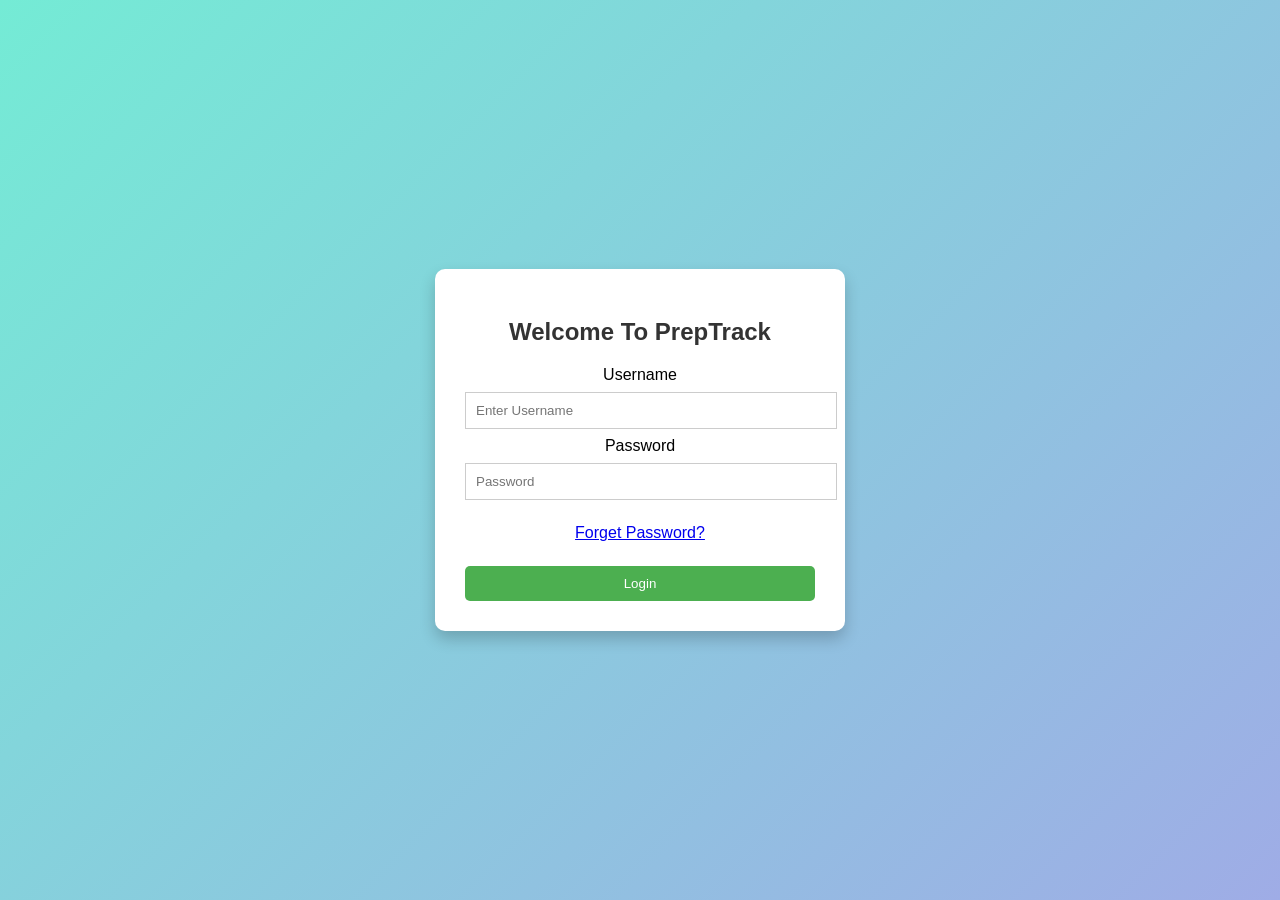
==== index.html @ ec79772b "Improve the login section" ====
<!DOCTYPE html>
<html>
<head>
  <title>Login Page</title>
  <link rel="stylesheet" href="login.css">
</head>
<body>

<section class="box">
  <h2>Welcome To PrepTrack</h2> 
  <form id="loginForm">
    <label for="user">Username</label>
    <input type="text" id="user" name="user" placeholder="Enter Username" required>

    <label for="pass">Password</label>
    <input type="password" id="pass"  name="pass" placeholder="Password" requiredautocomplere="off">

    <p class="p"><a href="#" onclick="forgetLink">Forget Password?</a></p>
    <button type="submit" class="login-btn">Login</button>

  </form>
</section>

<script src="./script.js"></script>
</body>
</html>
---- login.css ----
body {
    margin: 0;
    font-family: Arial,sans-serif;
    display: flex;
    justify-content: center;
    align-items: center;
    height: 100vh;
    background:linear-gradient(135deg,#74ebd5,#9face6);
}

.box {
    background:#fff;
    padding: 30px;
    width: 350px;
    border-radius: 10px;
    text-align: center;
    box-shadow: 0 8px 16px rgba(0,0,0,0.2);
}

.box h2{
    margin-bottom: 20px;
    color:#333;
}

input {
    width: 100%;
    padding: 10px;
    margin: 8px 0;
    border: 1px solid #ccc;
}

button {
    width: 100%;
    padding: 10px;
    margin-top: 8px;
    cursor: pointer;
    border: none;
    border-radius: 5px;
}

.login-btn {
    background: #4CAF50;
    color: white;
  
}

.open-btn {
    background: #2196F3;
    color: white;
}  

button:hover{
    opacity:0.9;
}

@media(max-width:400px){
    .box{
      width:90%;
      padding:20px;
    }
}
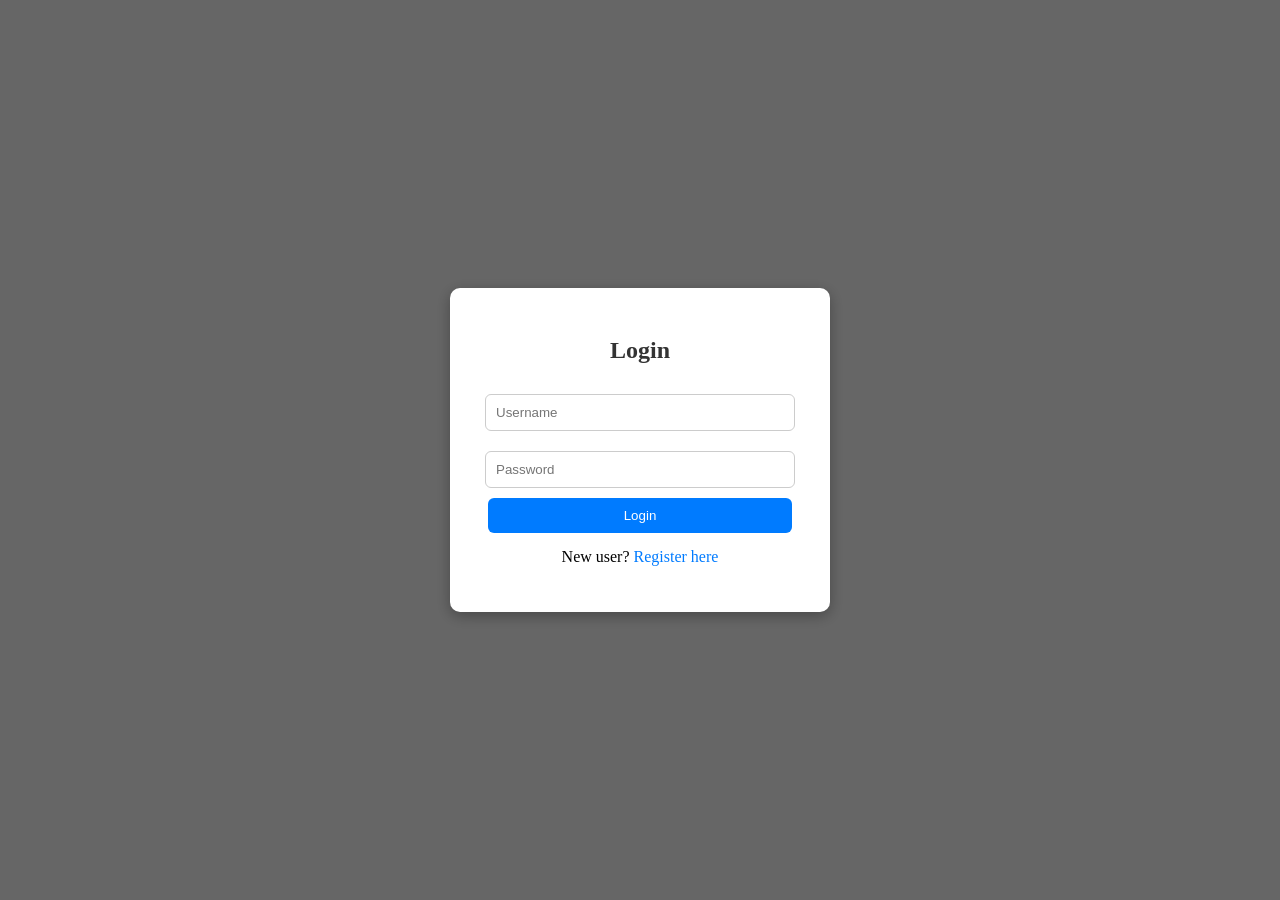
==== commit 05a53644: "Try to improve the login section and registration section" ====
--- a/index.html
+++ b/index.html
@@ -1,26 +1,28 @@
 <!DOCTYPE html>
-<html>
+<html lang="en">
 <head>
-  <title>Login Page</title>
-  <link rel="stylesheet" href="login.css">
+    <meta charset="UTF-8">
+    <meta name="viewport" content="width=device-width, initial-scale=1.0">
+
+    <title>Login Page</title>
+
+    <link rel="stylesheet" href="login.css">
 </head>
+
 <body>
+    <div id="overlay">
+        <div class="login-box">
+        <h2>Login</h2>
+        <form>
+            <input type="text" placeholder="Username" required>
+            <input type="password" placeholder="Password" required>
+            <button type="submit">Login</button>
+        </form>
+        <p>New user? <a href="register.html">Register here</a></p>
+        </div>
+    </div>
 
-<section class="box">
-  <h2>Welcome To PrepTrack</h2> 
-  <form id="loginForm">
-    <label for="user">Username</label>
-    <input type="text" id="user" name="user" placeholder="Enter Username" required>
+    <script src="./script.js"></script>
 
-    <label for="pass">Password</label>
-    <input type="password" id="pass"  name="pass" placeholder="Password" requiredautocomplere="off">
-
-    <p class="p"><a href="#" onclick="forgetLink">Forget Password?</a></p>
-    <button type="submit" class="login-btn">Login</button>
-
-  </form>
-</section>
-
-<script src="./script.js"></script>
 </body>
-</html>+</html>
--- a/login.css
+++ b/login.css
@@ -1,56 +1,58 @@
-body {
-    margin: 0;
-    font-family: Arial,sans-serif;
-    display: flex;
-    justify-content: center;
-    align-items: center;
-    height: 100vh;
-    background:linear-gradient(135deg,#74ebd5,#9face6);
+#overlay {
+  position: fixed;
+  top: 0; left: 0;
+  width: 100%; height: 100%;
+  background: rgba(0,0,0,0.6); /* dimmed background */
+  display: flex;
+  justify-content: center;
+  align-items: center;
 }
 
-.box {
-    background:#fff;
-    padding: 30px;
-    width: 350px;
-    border-radius: 10px;
-    text-align: center;
-    box-shadow: 0 8px 16px rgba(0,0,0,0.2);
+.login-box {
+  background: #fff;
+  padding: 30px;
+  border-radius: 10px;
+  width: 320px;
+  text-align: center;
+  box-shadow: 0 4px 15px rgba(0,0,0,0.3);
 }
 
-.box h2{
-    margin-bottom: 20px;
-    color:#333;
+.login-box h2 {
+  margin-bottom: 20px;
+  color: #333;
 }
 
-input {
-    width: 100%;
-    padding: 10px;
-    margin: 8px 0;
-    border: 1px solid #ccc;
+.login-box input {
+  width: 90%;
+  padding: 10px;
+  margin: 10px 0;
+  border: 1px solid #ccc;
+  border-radius: 6px;
 }
 
-button {
-    width: 100%;
-    padding: 10px;
-    margin-top: 8px;
-    cursor: pointer;
-    border: none;
-    border-radius: 5px;
+.login-box button {
+  width: 95%;
+  padding: 10px;
+  background: #007bff;
+  color: white;
+  border: none;
+  border-radius: 6px;
+  cursor: pointer;
 }
 
-.login-btn {
-    background: #4CAF50;
-    color: white;
-  
+.login-box button:hover {
+  background: #0056b3;
 }
 
-.open-btn {
-    background: #2196F3;
-    color: white;
-}  
-
-button:hover{
-    opacity:0.9;
+.login-box p {
+  margin-top: 15px;
+}
+.login-box a {
+  color: #007bff;
+  text-decoration: none;
+}
+.login-box a:hover {
+  text-decoration: underline;
 }
 
 @media(max-width:400px){
@@ -58,4 +60,5 @@
       width:90%;
       padding:20px;
     }
-}+}
+
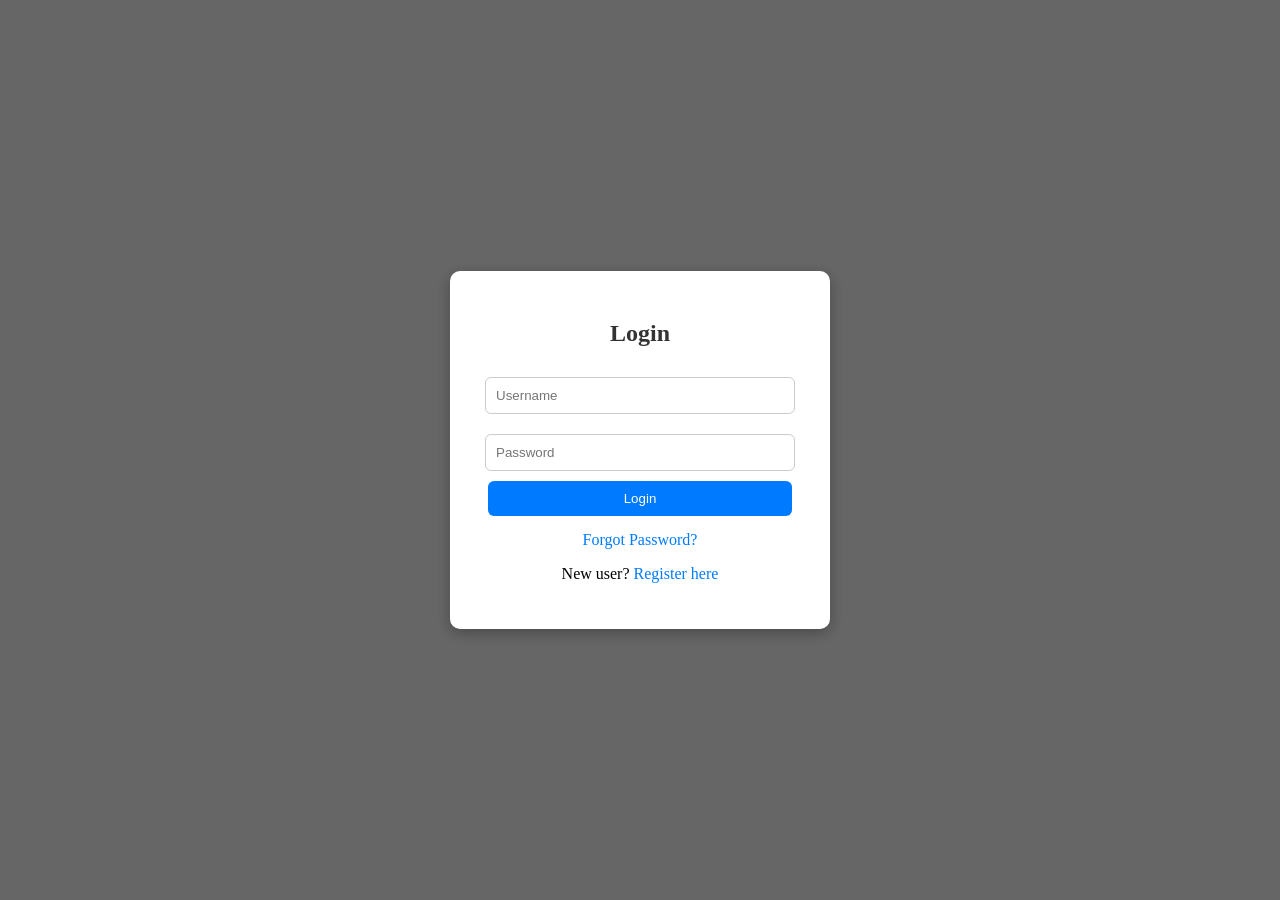
==== commit adb7fc5c: "Fix the problem in registration form section" ====
--- a/index.html
+++ b/index.html
@@ -12,17 +12,19 @@
 <body>
     <div id="overlay">
         <div class="login-box">
-        <h2>Login</h2>
-        <form>
-            <input type="text" placeholder="Username" required>
-            <input type="password" placeholder="Password" required>
-            <button type="submit">Login</button>
-        </form>
-        <p>New user? <a href="register.html">Register here</a></p>
+            <h2>Login</h2>
+            <form id="loginForm">
+                <input id="user" type="text" placeholder="Username" required>
+                <input id="pass" type="password" placeholder="Password" required>
+                <button type="submit">Login</button>
+            </form>
+            <p><a href="#" id="forgetLink" class="forgot-link">Forgot Password?</a></p>
+
+            <p>New user? <a href="register.html">Register here</a></p>
         </div>
     </div>
 
     <script src="./script.js"></script>
 
 </body>
-</html>
+</html>  
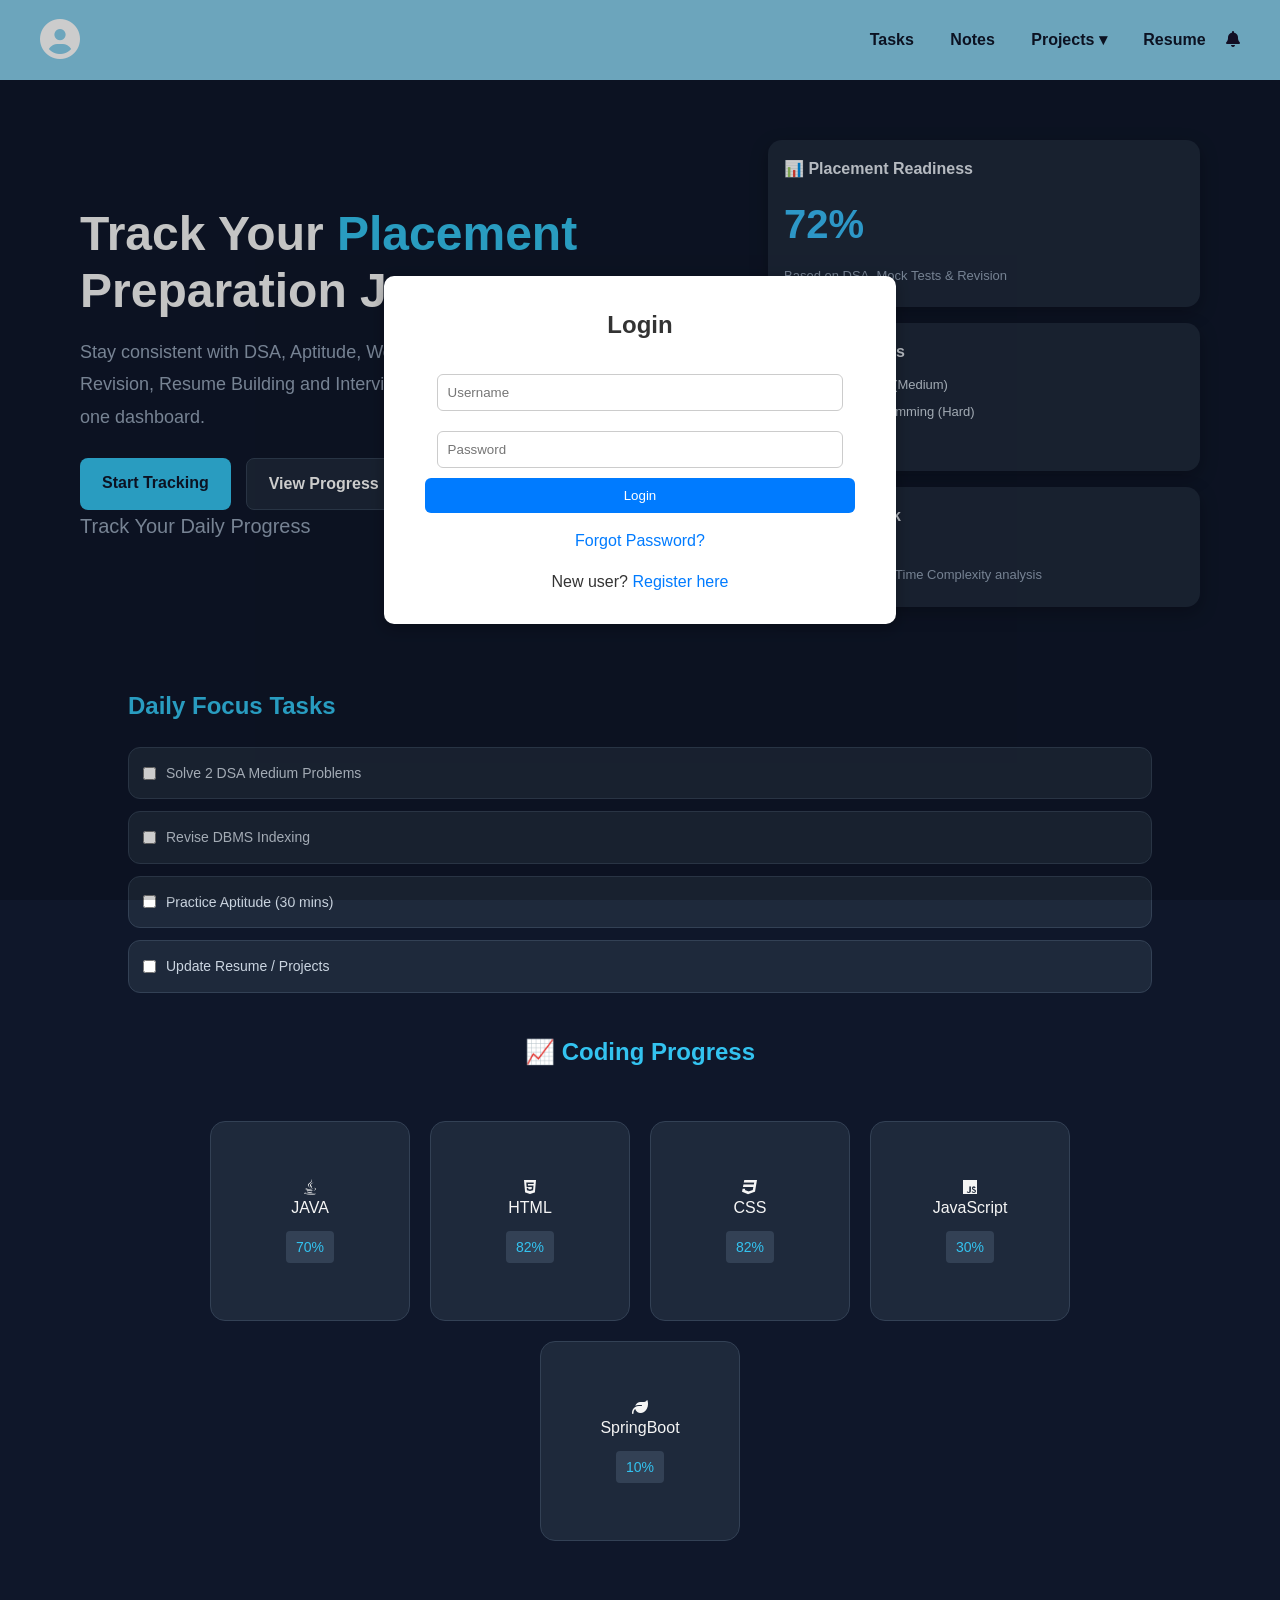
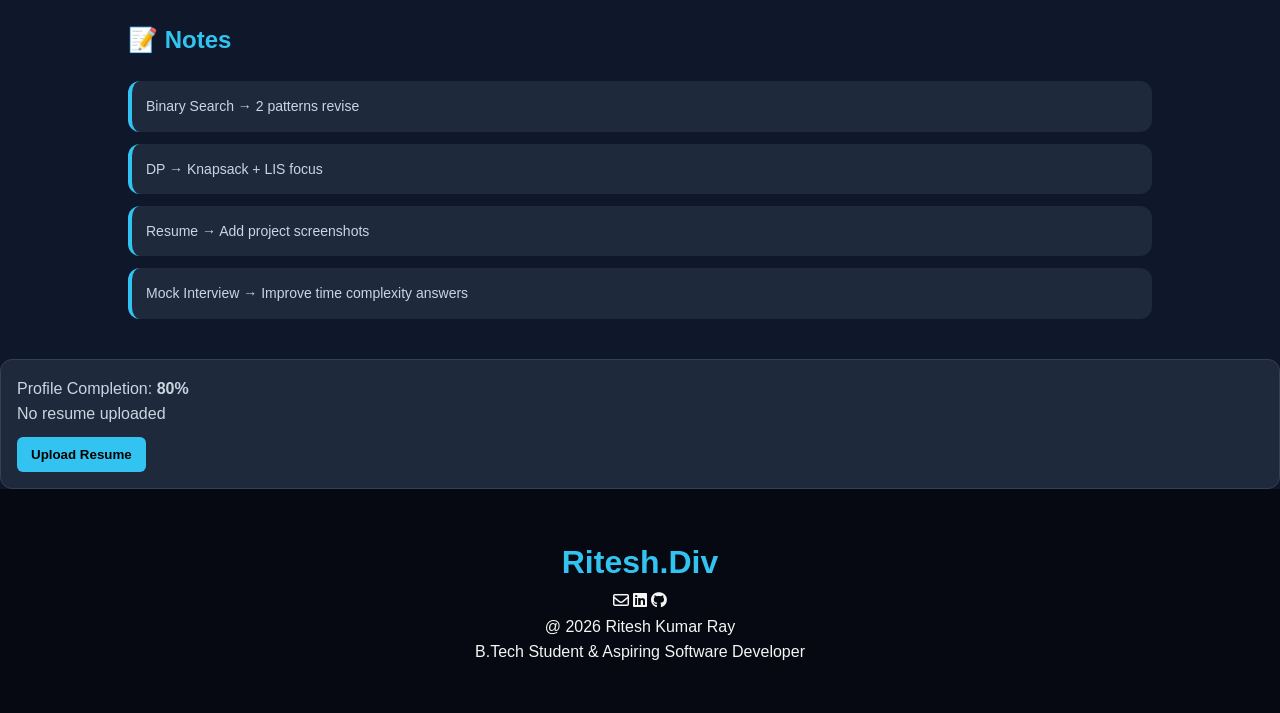
==== commit 6509b794: "Fix the bug that were creating problem in login" ====
--- a/index.html
+++ b/index.html
@@ -1,30 +1,220 @@
-<!DOCTYPE html>
+<!DOCTYPE html><!DOCTYPE html>
 <html lang="en">
 <head>
-    <meta charset="UTF-8">
-    <meta name="viewport" content="width=device-width, initial-scale=1.0">
-
-    <title>Login Page</title>
-
-    <link rel="stylesheet" href="login.css">
+  <meta charset="UTF-8">
+  <meta name="viewport" content="width=device-width, initial-scale=1.0">
+  <title>PrepTrack</title>
+  <link rel="stylesheet" href="style.css">
+  <link rel="stylesheet" href="login.css">
+  <link rel="stylesheet" href="https://cdnjs.cloudflare.com/ajax/libs/font-awesome/6.5.0/css/all.min.css">
 </head>
-
 <body>
-    <div id="overlay">
-        <div class="login-box">
-            <h2>Login</h2>
-            <form id="loginForm">
-                <input id="user" type="text" placeholder="Username" required>
-                <input id="pass" type="password" placeholder="Password" required>
-                <button type="submit">Login</button>
-            </form>
-            <p><a href="#" id="forgetLink" class="forgot-link">Forgot Password?</a></p>
-
-            <p>New user? <a href="register.html">Register here</a></p>
-        </div>
+  <header class="main">
+        <div class="profile" onclick="openSidebar()">
+        <i class="fa-solid fa-circle-user"></i>
+        </div>
+      <nav class="nav-container">
+        <a href="#Tasks" class="btn">Tasks</a>
+        <a href="#Notes" class="btn">Notes</a>
+        <div class="dropdown">
+            <a href="#projects" class="btn dropdown-btn">Projects ▾</a>
+            <div class="dropdown-content">
+                <a href="https://ritesh-620.github.io/personalportfolio/" target="_blank">My Portfolio Website</a>
+                <a href="#home">PrepTrack</a>
+            </div>
+        </div>
+        <a href="#Resume" class="btn">Resume</a>
+       <i class="fa-solid fa-bell" style="color: rgb(22, 18, 45);"></i>
+    </nav>
+  </header>
+  
+  <section id="home" class="main-container">
+        <div class="LEFT"> 
+            <h1 class="intro">
+                Track Your <span class="intro1">Placement</span><br>
+                Preparation Journey
+            </h1>
+
+            <p class="hero-description">
+                Stay consistent with DSA, Aptitude, Web Development,
+                Revision, Resume Building and Interview Preparation —
+                all in one dashboard.
+            </p>
+
+            <div class="hero-buttons">
+                <a href="#Tasks" class="hero-btn">Start Tracking</a>
+                <a href="#Progress" class="hero-btn secondary-btn">View Progress</a>
+            </div>
+            <h2 class="text1">
+                <span>Track Your Daily Progress</span>
+            </h2>
+        </div>
+
+        <div class="right-panel">
+            <div class="card">
+                <h3>📊 Placement Readiness</h3>
+                <div class="big-score">72%</div>
+                <p>Based on DSA, Mock Tests & Revision</p>
+            </div>
+            <div class="card">
+            <h3>🎯 Weak Topics</h3>
+            <ul>
+                <li>Stack & Queue (Medium)</li>
+                <li>Dynamic Programming (Hard)</li>
+                <li>OS Scheduling</li>
+            </ul>
+            </div>
+            <div class="card">
+                <h3>🧪 Latest Mock</h3>
+                <p>Score: <b>72/100</b></p>
+                <p>Issue: Struggled in Time Complexity analysis</p>
+            </div>
+        </div>
+   </section>
+
+    <section class="Tasks" id="Tasks">
+
+        <h2>Daily Focus Tasks</h2>
+
+        <div class="task-card">
+            <input type="checkbox" id="t1">
+            <label for="t1">Solve 2 DSA Medium Problems</label>
+        </div>
+
+        <div class="task-card">
+            <input type="checkbox" id="t2">
+            <label for="t2">Revise DBMS Indexing</label>
+        </div>
+
+        <div class="task-card">
+            <input type="checkbox" id="t3">
+            <label for="t3">Practice Aptitude (30 mins)</label>
+        </div>
+
+        <div class="task-card">
+            <input type="checkbox" id="t4">
+            <label for="t4">Update Resume / Projects</label>
+        </div>
+
+    </section>
+
+    <section class="Progress" id="Progress">
+        <h2>📈 Coding Progress</h2>
+        <div class="Coding-Progress">
+           <div class="Java">
+                <i class="fa-brands fa-java"></i>
+                <p>JAVA</p>
+                <div class="Progress-bar">70%</div>
+            </div>
+            <div class="Html">
+                <i class="fa-brands fa-html5"></i>
+                <p>HTML</p>
+                <div class="Progress-bar">82%</div>
+            </div>
+            <div class="Css">
+                <i class="fa-brands fa-css3"></i>
+                 <p>CSS</p>
+                <div class="Progress-bar">82%</div>
+            </div>
+            <div class="javascript">
+                <i class="fa-brands fa-js"></i>
+                <p>JavaScript</p>
+                 <div class="Progress-bar">30%</div>
+            </div>
+            <div class="springboot">
+                <i class="fa-solid fa-leaf"></i>
+                <p>SpringBoot</p>
+                <div class="Progress-bar">10%</div>
+            </div>
+        </div>
+    </section>
+    
+    <section class="Notes" id="Notes">
+        <h2>📝 Notes</h2>
+
+        <div class="note-card">Binary Search → 2 patterns revise</div>
+        <div class="note-card">DP → Knapsack + LIS focus</div>
+        <div class="note-card">Resume → Add project screenshots</div>
+        <div class="note-card">Mock Interview → Improve time complexity answers</div>
+    </section>
+
+    <section class="Resume" id="Resume">
+        <p>Profile Completion: <b>80%</b></p>
+        <p id="resume-status">No resume uploaded</p>
+
+        <input type="file" id="resumeUpload" accept="application/pdf" hidden>
+
+        <button id="resumeBtn" onclick="handleResumeClick()">
+            Upload Resume
+        </button>
+    </section>
+
+    <footer class="footer-section">
+        <div class="foot-sec1">
+            <a ><h1>Ritesh.Div</h1></a>
+        </div>
+        <div class="foot-sec2">
+            <a><i class="fa-regular fa-envelope"></i></a>
+            <a><i class="fa-brands fa-linkedin"></i></a>
+            <a><i class="fa-brands fa-github"></i></a>
+        </div>
+        <div class="foot-sec3">
+            <p>@ 2026 Ritesh Kumar Ray</p>
+            <p>B.Tech Student & Aspiring Software Developer</p>
+        </div>
+    </footer>
+
+    <section id="sidebar" class="sidebar">
+        <div class="profile">
+            <i class="fa-solid fa-circle-user"></i>
+        </div>
+        <h3>Ritesh Kumar Ray</h3>
+         <div class="top-section">
+            Profile
+            Settings
+         </div>
+
+        <div class="middle-section">
+            <a href="#">Home</a>
+            <a href="#">About</a>
+            <a href="#">Contact</a>  
+        </div>
+        <div class="sidebar-end">
+            <button  class="logout" onclick="logout()">
+                Logout
+                <i class="fa-solid fa-right-from-bracket"></i>
+            </button>
+        </div>
+    </section>
+<!-- LOGIN POPUP -->
+<div id="loginOverlay">
+
+    <div class="login-box">
+        <h2>Login</h2>
+        <form id="loginForm">
+
+            <input id="user" type="text" placeholder="Username" required>
+
+            <input id="pass" type="password" placeholder="Password" required>
+
+            <button type="submit">Login</button>
+
+        </form>
+        <p>
+            <a href="#" id="forgot-link" class="forgot-link">
+                Forgot Password?
+            </a>
+        </p>
+        <p>
+            New user?
+            <a href="register.html">
+                Register here
+            </a>
+        </p>
     </div>
 
-    <script src="./script.js"></script>
-
+</div>
+  <section id="overlay" onclick="closeSidebar()"></section>
+  <script src="app.js"></script>
 </body>
-</html>  
+</html>
--- a/style.css
+++ b/style.css
@@ -0,0 +1,384 @@
+* {
+    margin: 0;
+    padding: 0;
+    box-sizing: border-box;
+}
+
+body {
+    background-color: #0F172A;
+    color: whitesmoke;
+    font-family: 'Inter', sans-serif;
+    line-height: 1.6;
+   
+}
+.main {
+    background-color: skyblue;
+    height: 80px;
+    display: flex;
+    justify-content: space-between;
+    align-items: center;
+    padding: 0 40px;
+}
+.profile i{
+  color:white;
+  font-size:  40px;
+}
+
+.btn {
+    padding: 8px 16px;
+    font-size: 16px;
+    font-weight: bold;
+    text-decoration: none;
+    color: #0F172A; 
+    border-radius: 4px;
+    transition: background-color 0.3s, color 0.3s;
+}
+
+.btn:hover {
+    background-color: rgba(15, 23, 42, 0.15);
+    color: #000000;
+}
+.dropdown {
+    position: relative;
+    display: inline-block;
+}
+.dropdown-content {
+    display: none;
+    position: absolute;
+    background-color: #1E293B; 
+    min-width: 200px;
+    box-shadow: 0px 8px 16px 0px rgba(0,0,0,0.4);
+    border: 1px solid #334155;
+    border-radius: 6px;
+    z-index: 100;
+    margin-top: 5px;
+    overflow: hidden;
+}
+
+.dropdown-content a {
+    color: #E2E8F0;
+    padding: 12px 16px;
+    text-emphasis-style: none;
+    text-decoration: none;
+    display: block;
+    font-size: 14px;
+    font-weight: 500;
+    transition: background-color 0.2s, color 0.2s;
+}
+
+.dropdown-content a:hover {
+    background-color: #334155;
+    color: #33C3F0; 
+}
+.dropdown:hover .dropdown-content {
+    display: block;
+}
+
+.dropdown:hover .dropdown-btn {
+  background-color: rgba(15, 23, 42, 0.1);
+}
+.main-container {
+    display: grid;
+    grid-template-columns: 1.2fr 0.8fr; 
+    width: 100%;
+    max-width: 1200px;
+    margin: 0 auto;
+    padding: 60px 40px 40px 40px;
+    align-items: center;
+    gap: 40px;
+}
+
+.intro {
+    font-size: 48px;
+    line-height: 1.2;
+    margin-bottom: 16px;
+}
+
+.intro1 {
+    color: #33C3F0;
+}
+
+.text1 {
+    font-size: 20px;
+    color: #94A3B8;
+    font-weight: 400;
+}
+.hero-description{
+    color:#94A3B8;
+    font-size:18px;
+    margin-top:15px;
+    max-width:500px;
+    line-height:1.8;
+}
+
+.hero-buttons{
+    margin-top:25px;
+    display:flex;
+    gap:15px;
+}
+
+.hero-btn{
+    padding:12px 22px;
+    background:#33C3F0;
+    color:#0F172A;
+    text-decoration:none;
+    border-radius:8px;
+    font-weight:600;
+    transition:0.3s;
+}
+
+.hero-btn:hover{
+    transform:translateY(-3px);
+}
+
+.secondary-btn{
+  background:#1E293B;
+  color:white;
+  border:1px solid #334155;
+}
+
+.right-panel {
+  display: flex;
+  flex-direction: column;
+  gap: 16px;
+}
+
+.card {
+  background: #1e293b;
+  color: white;
+  padding: 16px;
+  border-radius: 14px;
+  box-shadow: 0 6px 18px rgba(0,0,0,0.25);
+  transition: 0.2s ease;
+}
+
+.card:hover {
+  transform: translateY(-3px);
+}
+.card h3 {
+  font-size: 16px;
+  margin-bottom: 10px;
+  color: #e2e8f0;
+}
+.big-score {
+  font-size: 40px;
+  font-weight: bold;
+  color: #38bdf8;
+  margin: 10px 0;
+}
+.card p {
+  font-size: 13px;
+  color: #94a3b8;
+  margin: 5px 0;
+}
+.card ul {
+  padding-left: 18px;
+}
+
+.card li {
+  font-size: 13px;
+  margin-bottom: 6px;
+  color: #cbd5e1;
+}
+.Tasks {
+  display: flex;
+  flex-direction: column;
+  gap: 12px;
+  padding: 40px 10%;
+}
+
+.Tasks h2 {
+  color: #33C3F0;
+  margin-bottom: 10px;
+}
+
+.task-card {
+  background: #1E293B;
+  padding: 14px;
+  border-radius: 12px;
+  display: flex;
+  align-items: center;
+  gap: 10px;
+  border: 1px solid #334155;
+}
+
+.task-card label {
+  color: #cbd5e1;
+  font-size: 14px;
+}
+
+input[type="checkbox"]:checked + label {
+  text-decoration: line-through;
+  color: gray;
+}
+.Coding-Progress{
+  display: flex;
+  flex-wrap: wrap;
+  justify-content: center;
+  gap: 20px;
+  padding: 40px 10%;
+}
+.Java,.Html,.Css,.javascript,.springboot{
+  height: 200px;
+  width: 200px;
+  background-color: #1E293B;
+  border: 1px solid #334155;
+  border-radius: 15px;
+  display: flex;
+  flex-direction: column;
+  justify-content: center;
+  align-items: center;
+}
+.Progress-bar{
+  margin-top: 10px;
+  padding: 5px 10px;
+  background-color: #334155;
+  color: #33C3F0;
+  border-radius: 4px;
+  font-size: 14px;
+  font-weight: 500;
+}
+.Progress h2{
+  color: #33C3F0;
+  margin-bottom: 10px;
+  text-align: center;
+}
+.Notes {
+  padding: 40px 10%;
+  display: flex;
+  flex-direction: column;
+  gap: 12px;
+}
+.Notes h2 {
+  color: #33C3F0;
+  margin-bottom: 10px;
+}
+
+.note-card {
+  background: #1E293B;
+  padding: 14px;
+  border-radius: 12px;
+  border-left: 4px solid #33C3F0;
+  color: #cbd5e1;
+  font-size: 14px;
+}
+
+.Resume{
+  background: #1E293B;
+  padding: 16px;
+  border-radius: 12px;
+  color: #cbd5e1;
+  border: 1px solid #334155;
+}
+
+#resumeBtn{
+  margin-top: 10px;
+  padding: 10px 14px;
+  background: #33C3F0;
+  border: none;
+  border-radius: 6px;
+  cursor: pointer;
+  font-weight: bold;
+}
+
+#resumeBtn:hover {
+  background: #22b0dd;
+}
+
+@media (max-width: 768px) {
+    .main {
+        padding: 0 15px;
+    }
+    .nav-container {
+        display: none;
+        gap: 5px;
+    }
+    .btn {
+        padding: 6px 10px;
+        font-size: 13px;
+    }
+    .dropdown-content {
+        min-width: 130px;
+    }
+    .main-container {
+        grid-template-columns: 1fr;
+        padding: 30px 20px;
+        gap: 20px;
+    }
+    .intro {
+        font-size: 32px;
+    }
+    .activity-card {
+        margin: 20px;
+        padding: 15px;
+    }
+    .Tasks, .Coding-Progress, .Notes, .Resume {
+        padding: 20px 5%;
+    }
+    .side-bar{
+        padding: 20px; 
+    }
+}
+
+.footer-section{
+  background-color: #00000099;
+  padding: 48px 16px;
+  justify-content: center; 
+  align-items: center;
+  flex-direction: column;
+  text-align: center;
+}
+.foot-sec1 h1{
+  color: #33C3F0;
+}
+.foot-sec2 a{
+  gap: 10px;
+}
+
+.sidebar{
+  position:fixed;
+  top:0;
+  left:-250px;
+  width:250px;
+  height:100vh;
+  background:#1E293B;
+  color:white;
+  padding:20px; 
+  transition:0.3s;
+  z-index:1000;
+}
+
+.sidebar.active{
+  left:0;
+}
+.sidebar-end{
+  margin-top :72vh; 
+  display:flex;
+  flex-direction:column;
+  justify-content:flex-end;
+  align-items:start;
+  text-align:center;
+}
+
+.logout{  
+  padding:10px 14px;
+  background:#33C3F0;
+  border:none;
+  border-radius:6px;
+  cursor:pointer;
+  font-weight:bold;
+}    
+#overlay{
+  position:fixed;
+  top:0;
+  left:0;
+  width:100%;
+  height:100vh;
+  background:rgba(0,0,0,0.5);
+  display:none;
+  z-index:999;
+}
+
+#overlay.active{
+  display:block;
+}
--- a/login.css
+++ b/login.css
@@ -1,18 +1,21 @@
-#overlay {
+#loginOverlay {
   position: fixed;
-  top: 0; left: 0;
+  inset: 0;
   width: 100%; height: 100%;
-  background: rgba(0,0,0,0.6); /* dimmed background */
+  background: rgba(0,0,0,0.2); /* dimmed background */
   display: flex;
   justify-content: center;
   align-items: center;
+  z-index: 1000;
 }
-
+ 
 .login-box {
   background: #fff;
   padding: 30px;
   border-radius: 10px;
-  width: 320px;
+  width: 40%;
+  min-width:320px;
+  box-sizing: border-box;
   text-align: center;
   box-shadow: 0 4px 15px rgba(0,0,0,0.3);
 }
@@ -46,6 +49,7 @@
 
 .login-box p {
   margin-top: 15px;
+  color: #333;
 }
 .login-box a {
   color: #007bff;
@@ -56,8 +60,9 @@
 }
 
 @media(max-width:400px){
-    .box{
+    .login-box{
       width:90%;
+      min-width: 0%;
       padding:20px;
     }
 }
